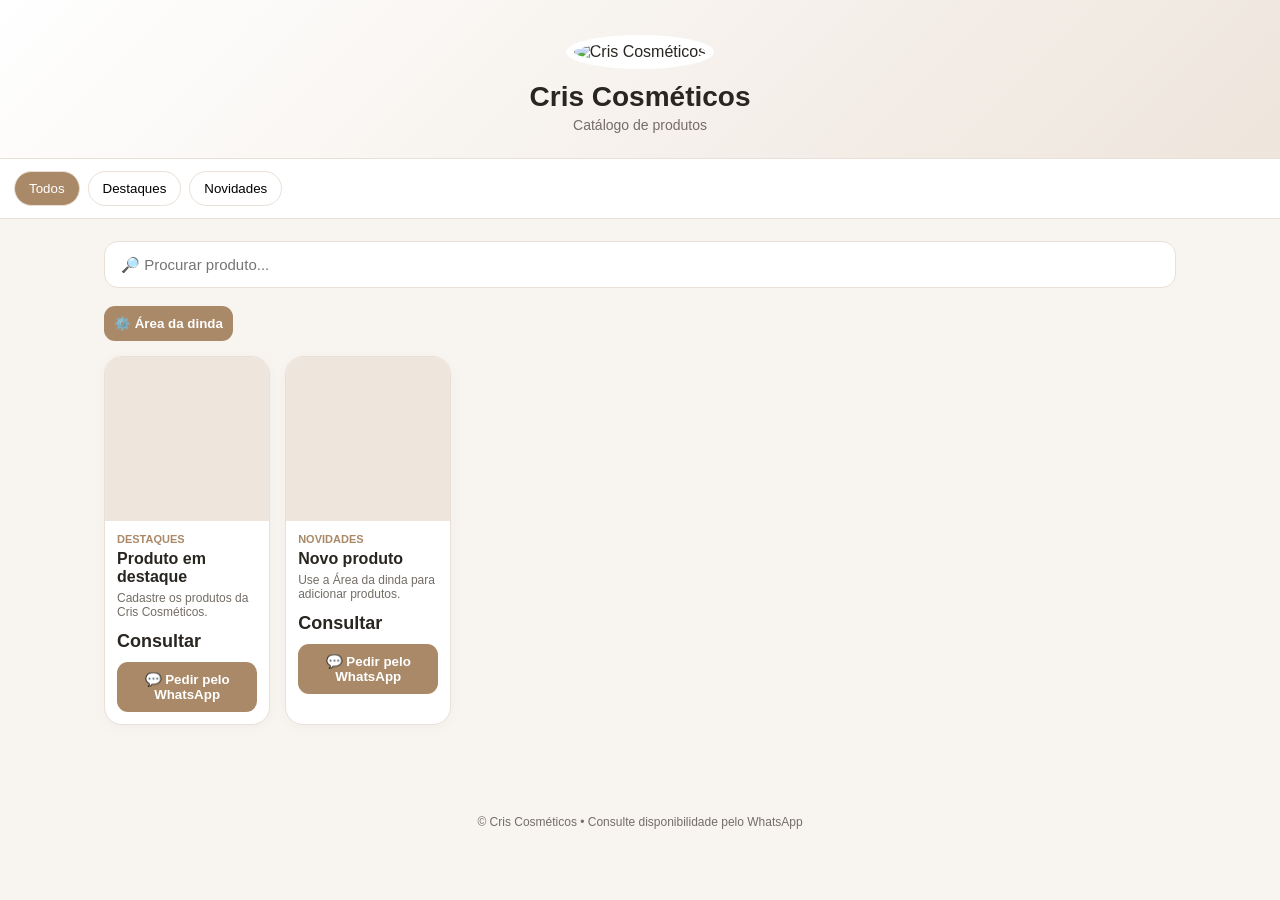
==== index.html @ 505fa030 "Add files via upload" ====
<!DOCTYPE html>
<html lang="pt-BR">
<head>
<meta charset="UTF-8">
<meta name="viewport" content="width=device-width, initial-scale=1.0">
<title>Cris Cosméticos | Catálogo</title>
<style>
:root{--bg:#f8f5f1;--card:#fff;--text:#292521;--muted:#746d66;--accent:#a98968;--line:#e9e0d7}
*{box-sizing:border-box}body{margin:0;background:var(--bg);color:var(--text);font-family:Arial,sans-serif}
header{background:linear-gradient(135deg,#fff,#eee5dc);padding:35px 18px 25px;text-align:center;border-bottom:1px solid var(--line)}
.logo{width:90px;height:90px;object-fit:contain;border-radius:50%;background:#fff;padding:8px;margin-bottom:8px}
h1{margin:4px 0;font-size:28px}.subtitle{color:var(--muted);font-size:14px}
nav{display:flex;gap:8px;overflow:auto;padding:12px 14px;background:#fff;position:sticky;top:0;z-index:5;border-bottom:1px solid var(--line)}
nav button{border:1px solid var(--line);background:#fff;border-radius:20px;padding:9px 14px;white-space:nowrap}
nav button.active{background:var(--accent);color:white}
main{max-width:1100px;margin:auto;padding:22px 14px 70px}
.search{width:100%;padding:14px 16px;border:1px solid var(--line);border-radius:14px;font-size:15px;margin-bottom:18px}
.grid{display:grid;grid-template-columns:repeat(auto-fill,minmax(160px,1fr));gap:15px}
.card{background:var(--card);border:1px solid var(--line);border-radius:18px;overflow:hidden;box-shadow:0 3px 14px #00000008}
.photo{width:100%;aspect-ratio:1;object-fit:cover;background:#eee5dc}
.info{padding:12px}.cat{font-size:11px;color:var(--accent);text-transform:uppercase;font-weight:bold}
.name{font-weight:600;margin:5px 0}.desc{font-size:12px;color:var(--muted);min-height:30px}
.price{font-size:18px;font-weight:bold;margin:10px 0}
.buy,.adminBtn{width:100%;padding:10px;border:0;border-radius:11px;background:var(--accent);color:white;font-weight:bold;cursor:pointer}
.adminBtn{width:auto;margin-bottom:15px}
.admin{display:none;background:#fff;border:1px solid var(--line);border-radius:18px;padding:18px;margin-bottom:20px}
.admin.show{display:block}.form{display:grid;gap:9px}
.form input,.form textarea{padding:11px;border:1px solid var(--line);border-radius:10px;font:inherit}
.row{display:grid;grid-template-columns:1fr 1fr;gap:9px}.actions{display:flex;gap:8px;flex-wrap:wrap}
.secondary{background:#eee5dc!important;color:var(--text)!important}
.productAdmin{display:flex;justify-content:space-between;align-items:center;padding:10px 0;border-bottom:1px solid var(--line)}
.small{font-size:12px;color:var(--muted)}.empty{text-align:center;padding:45px;color:var(--muted)}
footer{text-align:center;padding:20px;color:var(--muted);font-size:12px}
@media(max-width:420px){.grid{grid-template-columns:repeat(2,1fr)}.row{grid-template-columns:1fr}}
</style>
</head>
<body>
<header>
<img class="logo" alt="Cris Cosméticos" src="">
<h1>Cris Cosméticos</h1>
<div class="subtitle">Catálogo de produtos</div>
</header>

<nav id="categories"></nav>

<main>
<input id="search" class="search" placeholder="🔎 Procurar produto..." oninput="render()">

<button class="adminBtn" onclick="toggleAdmin()">⚙️ Área da dinda</button>

<section id="admin" class="admin">
<h2>Gerenciar catálogo</h2>
<p class="small">Adicione produtos pelo formulário abaixo. As alterações ficam salvas neste navegador.</p>
<div class="form">
<input id="pname" placeholder="Nome do produto">
<div class="row">
<input id="pprice" placeholder="Preço (ex.: 49,90)">
<input id="pcat" placeholder="Categoria">
</div>
<textarea id="pdesc" placeholder="Descrição"></textarea>
<input id="pimg" placeholder="URL da foto do produto">
<div class="actions">
<button class="buy" onclick="addProduct()">➕ Adicionar produto</button>
<button class="buy secondary" onclick="resetProducts()">↩️ Restaurar exemplo</button>
</div>
</div>
<div id="adminList"></div>
</section>

<section id="grid" class="grid"></section>
<div id="empty" class="empty" style="display:none">Nenhum produto encontrado.</div>
</main>

<footer>© Cris Cosméticos • Consulte disponibilidade pelo WhatsApp</footer>

<script>
const WHATSAPP="5554991651573";

const DEFAULT_PRODUCTS=[
{id:1,name:"Produto em destaque",price:"Consultar",cat:"Destaques",desc:"Cadastre os produtos da Cris Cosméticos.",img:""},
{id:2,name:"Novo produto",price:"Consultar",cat:"Novidades",desc:"Use a Área da dinda para adicionar produtos.",img:""}
];

let products=JSON.parse(localStorage.getItem("cris_products")||"null")||DEFAULT_PRODUCTS;
let selectedCat="Todos";

function save(){localStorage.setItem("cris_products",JSON.stringify(products));}

function esc(s){
return String(s??"").replace(/[&<>"']/g,m=>({"&":"&amp;","<":"&lt;",">":"&gt;",'"':"&quot;","'":"&#39;"}[m]));
}

function renderCats(){
let cats=["Todos",...new Set(products.map(p=>p.cat).filter(Boolean))];
document.getElementById("categories").innerHTML=cats.map(c=>
`<button class="${c===selectedCat?"active":""}" onclick="selectedCat='${esc(c)}';renderCats();render()">${esc(c)}</button>`
).join("");
}

function render(){
renderCats();
let q=document.getElementById("search").value.toLowerCase();
let list=products.filter(p=>
(selectedCat==="Todos"||p.cat===selectedCat)&&
(p.name+" "+p.desc+" "+p.cat).toLowerCase().includes(q)
);

document.getElementById("empty").style.display=list.length?"none":"block";

document.getElementById("grid").innerHTML=list.map(p=>`
<article class="card">
${p.img?`<img class="photo" src="${esc(p.img)}" alt="${esc(p.name)}">`:`<div class="photo"></div>`}
<div class="info">
<div class="cat">${esc(p.cat||"Produto")}</div>
<div class="name">${esc(p.name)}</div>
<div class="desc">${esc(p.desc||"")}</div>
<div class="price">${esc(p.price||"Consultar")}</div>
<button class="buy" onclick="order('${esc(p.name)}')">💬 Pedir pelo WhatsApp</button>
</div>
</article>`).join("");

renderAdmin();
}

function order(name){
let text=encodeURIComponent("Olá! Tenho interesse no produto: "+name);
window.open("https://wa.me/"+WHATSAPP+"?text="+text,"_blank");
}

function addProduct(){
let name=document.getElementById("pname").value.trim();
if(!name){alert("Digite o nome do produto.");return;}

products.push({
id:Date.now(),
name:name,
price:document.getElementById("pprice").value.trim()||"Consultar",
cat:document.getElementById("pcat").value.trim()||"Produtos",
desc:document.getElementById("pdesc").value.trim(),
img:document.getElementById("pimg").value.trim()
});

save();
["pname","pprice","pcat","pdesc","pimg"].forEach(id=>document.getElementById(id).value="");
render();
}

function removeProduct(id){
if(confirm("Remover este produto?")){
products=products.filter(p=>p.id!==id);
save();
render();
}
}

function renderAdmin(){
document.getElementById("adminList").innerHTML=products.map(p=>`
<div class="productAdmin">
<div><b>${esc(p.name)}</b><div class="small">${esc(p.cat)} • ${esc(p.price)}</div></div>
<button class="secondary" onclick="removeProduct(${p.id})">🗑️</button>
</div>`).join("");
}

function toggleAdmin(){
document.getElementById("admin").classList.toggle("show");
}

function resetProducts(){
if(confirm("Restaurar os produtos de exemplo?")){
products=DEFAULT_PRODUCTS;
save();
render();
}
}

render();
</script>
</body>
</html>
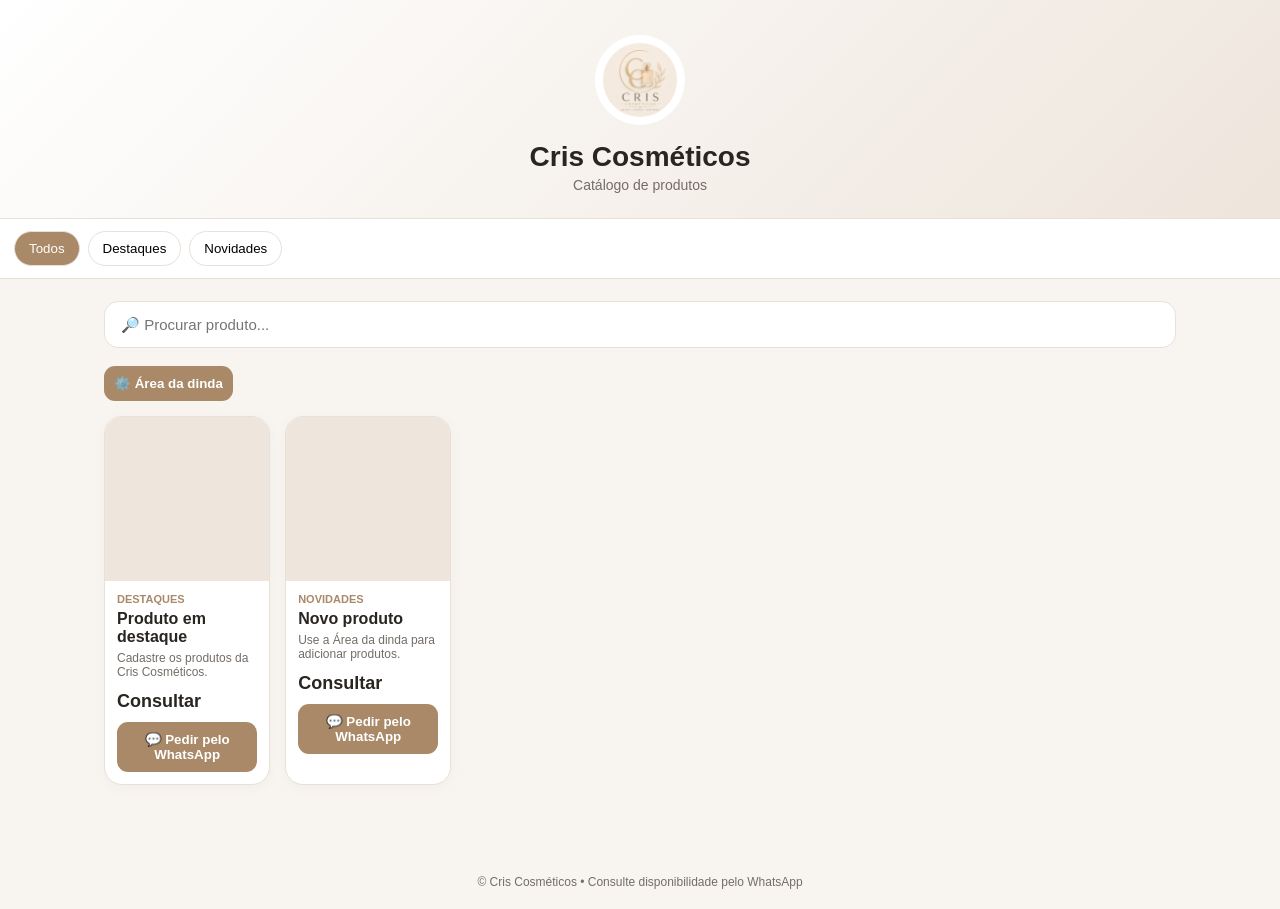
==== commit 15fb1325: "Update logo image source in index.html" ====
--- a/index.html
+++ b/index.html
@@ -36,7 +36,7 @@
 </head>
 <body>
 <header>
-<img class="logo" alt="Cris Cosméticos" src="">
+<img class="logo" alt="Cris Cosméticos" src="logo-cris.jpg">
 <h1>Cris Cosméticos</h1>
 <div class="subtitle">Catálogo de produtos</div>
 </header>
@@ -176,4 +176,4 @@
 render();
 </script>
 </body>
-</html>+</html>
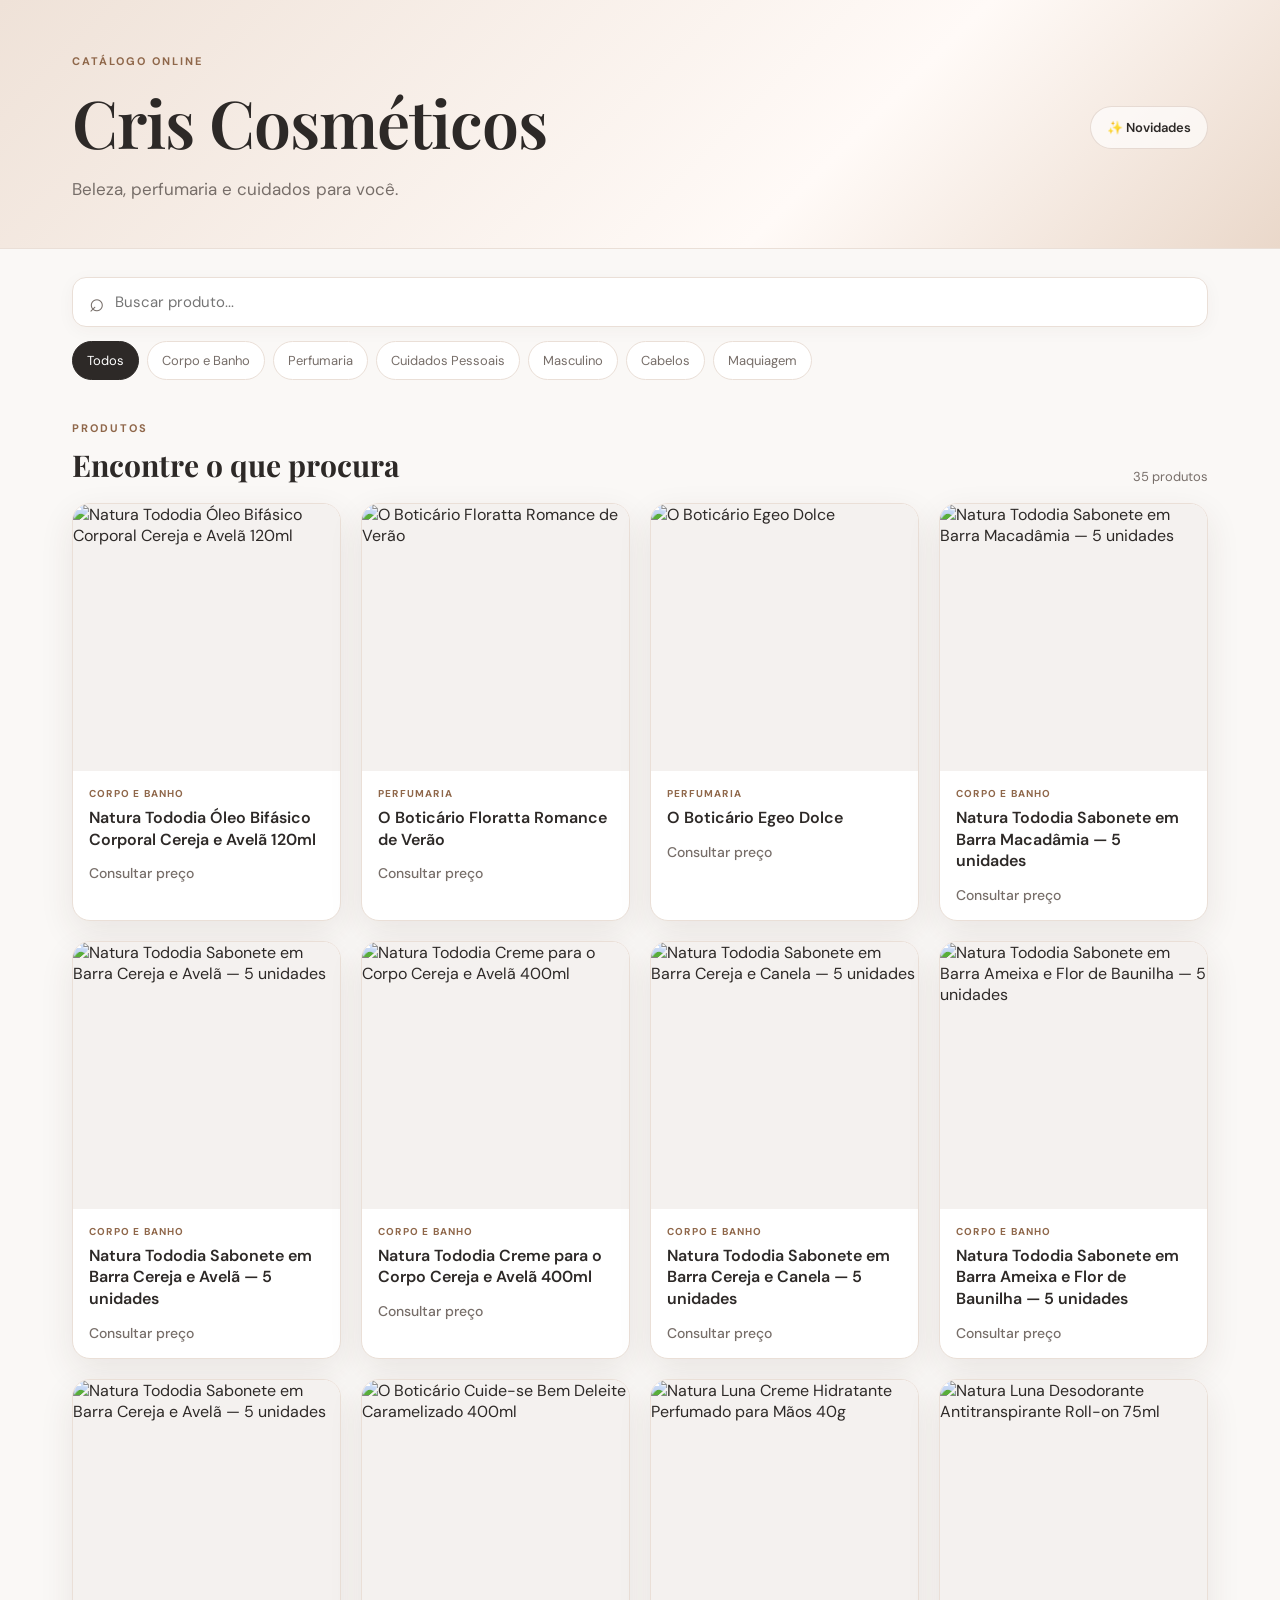
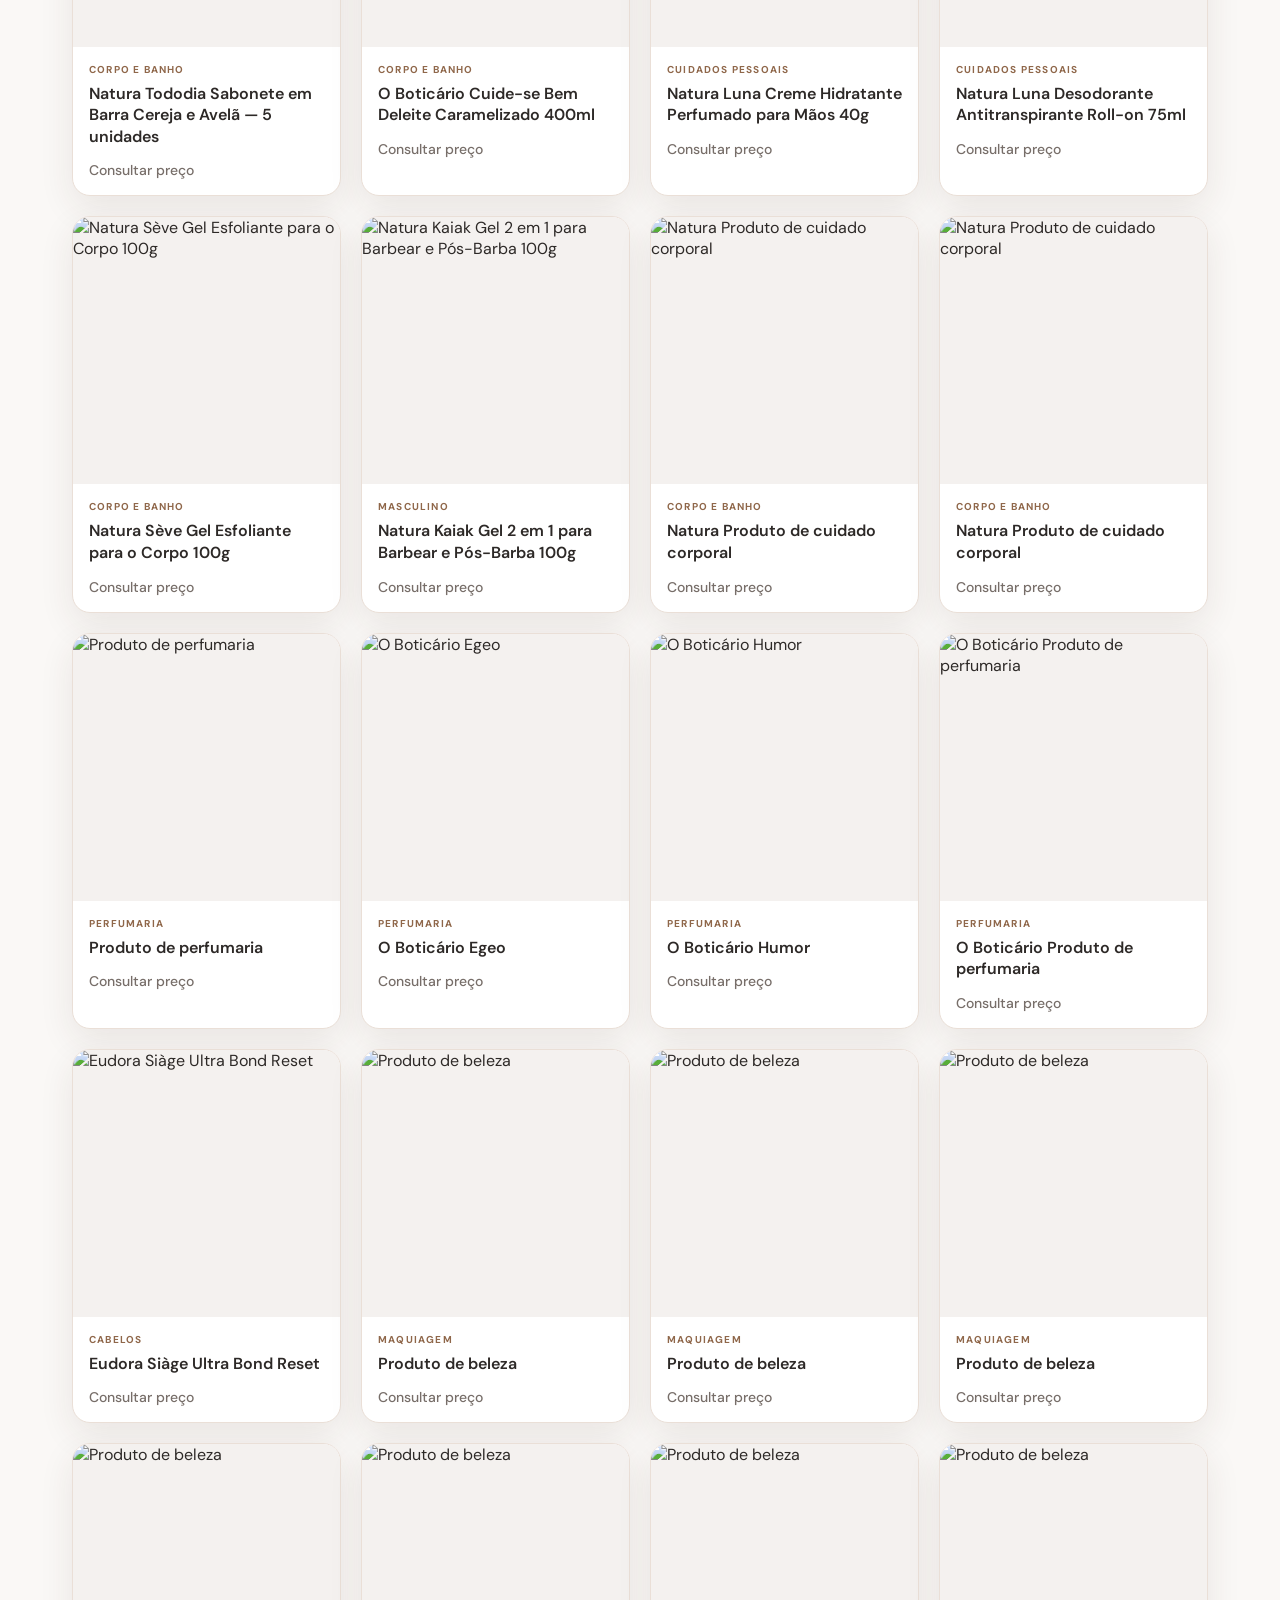
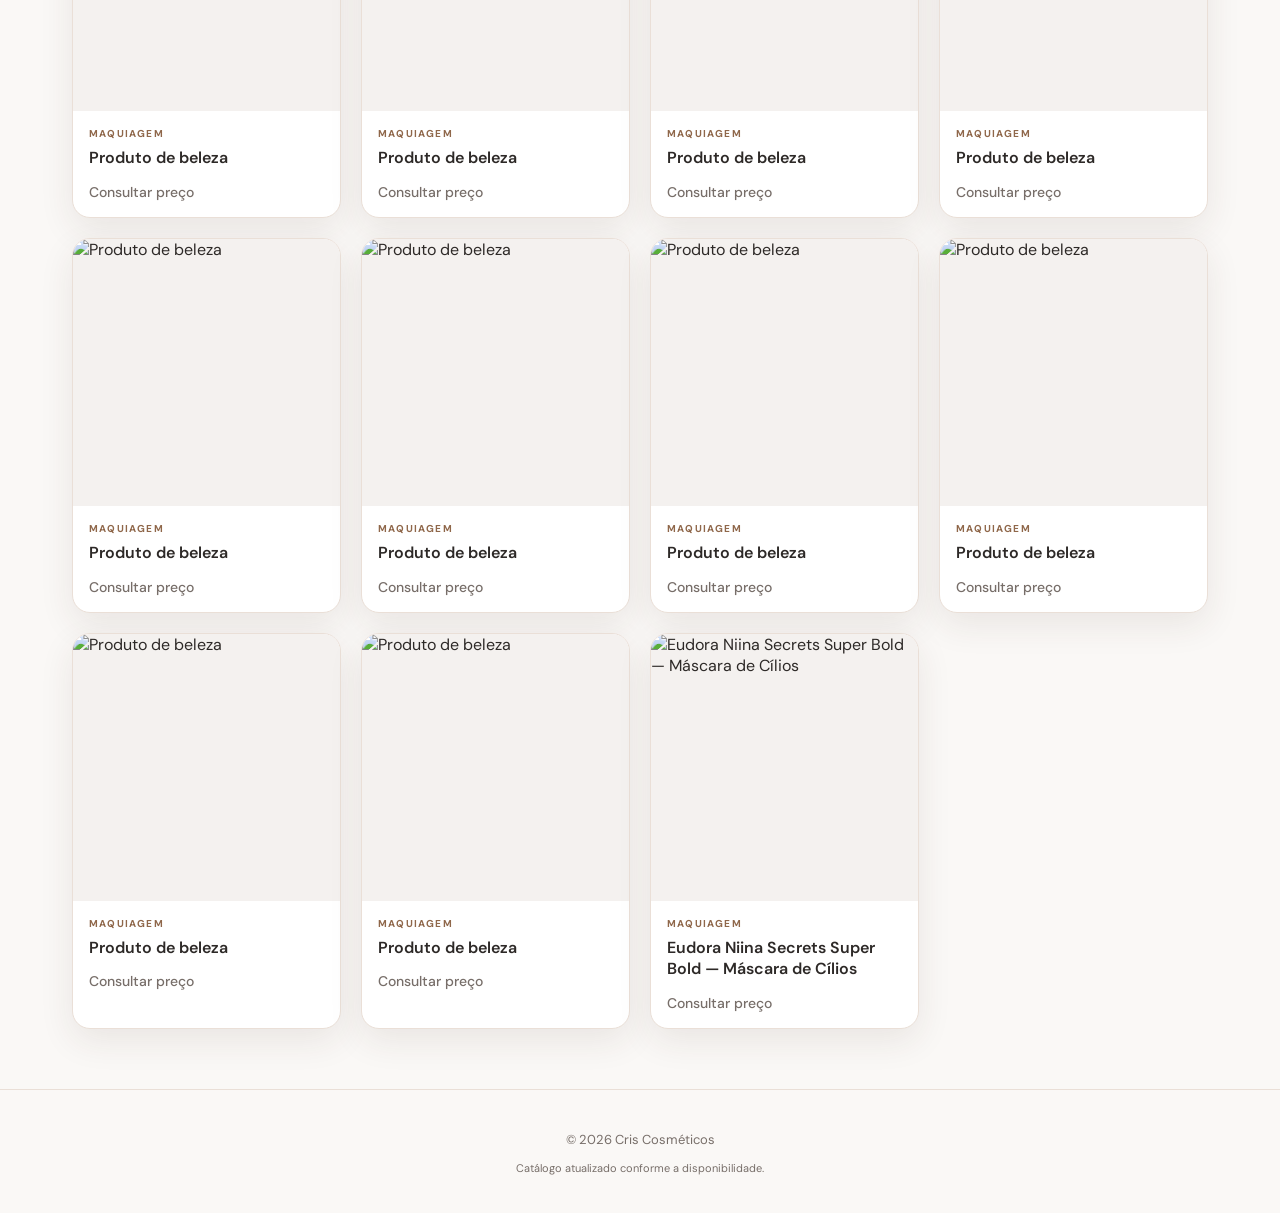
==== commit 987a097c: "Add files via upload" ====
--- a/index.html
+++ b/index.html
@@ -1,179 +1,52 @@
-<!DOCTYPE html>
+<!doctype html>
 <html lang="pt-BR">
 <head>
-<meta charset="UTF-8">
-<meta name="viewport" content="width=device-width, initial-scale=1.0">
-<title>Cris Cosméticos | Catálogo</title>
-<style>
-:root{--bg:#f8f5f1;--card:#fff;--text:#292521;--muted:#746d66;--accent:#a98968;--line:#e9e0d7}
-*{box-sizing:border-box}body{margin:0;background:var(--bg);color:var(--text);font-family:Arial,sans-serif}
-header{background:linear-gradient(135deg,#fff,#eee5dc);padding:35px 18px 25px;text-align:center;border-bottom:1px solid var(--line)}
-.logo{width:90px;height:90px;object-fit:contain;border-radius:50%;background:#fff;padding:8px;margin-bottom:8px}
-h1{margin:4px 0;font-size:28px}.subtitle{color:var(--muted);font-size:14px}
-nav{display:flex;gap:8px;overflow:auto;padding:12px 14px;background:#fff;position:sticky;top:0;z-index:5;border-bottom:1px solid var(--line)}
-nav button{border:1px solid var(--line);background:#fff;border-radius:20px;padding:9px 14px;white-space:nowrap}
-nav button.active{background:var(--accent);color:white}
-main{max-width:1100px;margin:auto;padding:22px 14px 70px}
-.search{width:100%;padding:14px 16px;border:1px solid var(--line);border-radius:14px;font-size:15px;margin-bottom:18px}
-.grid{display:grid;grid-template-columns:repeat(auto-fill,minmax(160px,1fr));gap:15px}
-.card{background:var(--card);border:1px solid var(--line);border-radius:18px;overflow:hidden;box-shadow:0 3px 14px #00000008}
-.photo{width:100%;aspect-ratio:1;object-fit:cover;background:#eee5dc}
-.info{padding:12px}.cat{font-size:11px;color:var(--accent);text-transform:uppercase;font-weight:bold}
-.name{font-weight:600;margin:5px 0}.desc{font-size:12px;color:var(--muted);min-height:30px}
-.price{font-size:18px;font-weight:bold;margin:10px 0}
-.buy,.adminBtn{width:100%;padding:10px;border:0;border-radius:11px;background:var(--accent);color:white;font-weight:bold;cursor:pointer}
-.adminBtn{width:auto;margin-bottom:15px}
-.admin{display:none;background:#fff;border:1px solid var(--line);border-radius:18px;padding:18px;margin-bottom:20px}
-.admin.show{display:block}.form{display:grid;gap:9px}
-.form input,.form textarea{padding:11px;border:1px solid var(--line);border-radius:10px;font:inherit}
-.row{display:grid;grid-template-columns:1fr 1fr;gap:9px}.actions{display:flex;gap:8px;flex-wrap:wrap}
-.secondary{background:#eee5dc!important;color:var(--text)!important}
-.productAdmin{display:flex;justify-content:space-between;align-items:center;padding:10px 0;border-bottom:1px solid var(--line)}
-.small{font-size:12px;color:var(--muted)}.empty{text-align:center;padding:45px;color:var(--muted)}
-footer{text-align:center;padding:20px;color:var(--muted);font-size:12px}
-@media(max-width:420px){.grid{grid-template-columns:repeat(2,1fr)}.row{grid-template-columns:1fr}}
-</style>
+  <meta charset="utf-8">
+  <meta name="viewport" content="width=device-width, initial-scale=1">
+  <meta name="theme-color" content="#b58b6a">
+  <meta name="description" content="Catálogo online de produtos de beleza e perfumaria.">
+  <title>Cris Cosméticos | Catálogo</title>
+  <link rel="preconnect" href="https://fonts.googleapis.com">
+  <link rel="preconnect" href="https://fonts.gstatic.com" crossorigin>
+  <link href="https://fonts.googleapis.com/css2?family=DM+Sans:wght@400;500;600;700&family=Playfair+Display:wght@500;600&display=swap" rel="stylesheet">
+  <link rel="stylesheet" href="style.css">
 </head>
 <body>
-<header>
-<img class="logo" alt="Cris Cosméticos" src="logo-cris.jpg">
-<h1>Cris Cosméticos</h1>
-<div class="subtitle">Catálogo de produtos</div>
-</header>
+  <header class="hero">
+    <div class="hero-inner">
+      <div>
+        <p class="eyebrow">CATÁLOGO ONLINE</p>
+        <h1>Cris Cosméticos</h1>
+        <p class="subtitle">Beleza, perfumaria e cuidados para você.</p>
+      </div>
+      <div class="hero-badge">✨ Novidades</div>
+    </div>
+  </header>
 
-<nav id="categories"></nav>
+  <main class="container">
+    <section class="toolbar" aria-label="Busca e filtros">
+      <label class="search"><span>⌕</span><input id="search" type="search" placeholder="Buscar produto..." autocomplete="off"></label>
+      <div id="categories" class="categories"></div>
+    </section>
 
-<main>
-<input id="search" class="search" placeholder="🔎 Procurar produto..." oninput="render()">
+    <section class="section-head">
+      <div>
+        <p class="eyebrow">PRODUTOS</p>
+        <h2>Encontre o que procura</h2>
+      </div>
+      <span id="count" class="count"></span>
+    </section>
 
-<button class="adminBtn" onclick="toggleAdmin()">⚙️ Área da dinda</button>
+    <section id="grid" class="grid" aria-live="polite"></section>
+    <p id="empty" class="empty" hidden>Nenhum produto encontrado. Tente outro nome ou categoria.</p>
+  </main>
 
-<section id="admin" class="admin">
-<h2>Gerenciar catálogo</h2>
-<p class="small">Adicione produtos pelo formulário abaixo. As alterações ficam salvas neste navegador.</p>
-<div class="form">
-<input id="pname" placeholder="Nome do produto">
-<div class="row">
-<input id="pprice" placeholder="Preço (ex.: 49,90)">
-<input id="pcat" placeholder="Categoria">
-</div>
-<textarea id="pdesc" placeholder="Descrição"></textarea>
-<input id="pimg" placeholder="URL da foto do produto">
-<div class="actions">
-<button class="buy" onclick="addProduct()">➕ Adicionar produto</button>
-<button class="buy secondary" onclick="resetProducts()">↩️ Restaurar exemplo</button>
-</div>
-</div>
-<div id="adminList"></div>
-</section>
+  <footer>
+    <p>© <span id="year"></span> Cris Cosméticos</p>
+    <p class="small">Catálogo atualizado conforme a disponibilidade.</p>
+  </footer>
 
-<section id="grid" class="grid"></section>
-<div id="empty" class="empty" style="display:none">Nenhum produto encontrado.</div>
-</main>
-
-<footer>© Cris Cosméticos • Consulte disponibilidade pelo WhatsApp</footer>
-
-<script>
-const WHATSAPP="5554991651573";
-
-const DEFAULT_PRODUCTS=[
-{id:1,name:"Produto em destaque",price:"Consultar",cat:"Destaques",desc:"Cadastre os produtos da Cris Cosméticos.",img:""},
-{id:2,name:"Novo produto",price:"Consultar",cat:"Novidades",desc:"Use a Área da dinda para adicionar produtos.",img:""}
-];
-
-let products=JSON.parse(localStorage.getItem("cris_products")||"null")||DEFAULT_PRODUCTS;
-let selectedCat="Todos";
-
-function save(){localStorage.setItem("cris_products",JSON.stringify(products));}
-
-function esc(s){
-return String(s??"").replace(/[&<>"']/g,m=>({"&":"&amp;","<":"&lt;",">":"&gt;",'"':"&quot;","'":"&#39;"}[m]));
-}
-
-function renderCats(){
-let cats=["Todos",...new Set(products.map(p=>p.cat).filter(Boolean))];
-document.getElementById("categories").innerHTML=cats.map(c=>
-`<button class="${c===selectedCat?"active":""}" onclick="selectedCat='${esc(c)}';renderCats();render()">${esc(c)}</button>`
-).join("");
-}
-
-function render(){
-renderCats();
-let q=document.getElementById("search").value.toLowerCase();
-let list=products.filter(p=>
-(selectedCat==="Todos"||p.cat===selectedCat)&&
-(p.name+" "+p.desc+" "+p.cat).toLowerCase().includes(q)
-);
-
-document.getElementById("empty").style.display=list.length?"none":"block";
-
-document.getElementById("grid").innerHTML=list.map(p=>`
-<article class="card">
-${p.img?`<img class="photo" src="${esc(p.img)}" alt="${esc(p.name)}">`:`<div class="photo"></div>`}
-<div class="info">
-<div class="cat">${esc(p.cat||"Produto")}</div>
-<div class="name">${esc(p.name)}</div>
-<div class="desc">${esc(p.desc||"")}</div>
-<div class="price">${esc(p.price||"Consultar")}</div>
-<button class="buy" onclick="order('${esc(p.name)}')">💬 Pedir pelo WhatsApp</button>
-</div>
-</article>`).join("");
-
-renderAdmin();
-}
-
-function order(name){
-let text=encodeURIComponent("Olá! Tenho interesse no produto: "+name);
-window.open("https://wa.me/"+WHATSAPP+"?text="+text,"_blank");
-}
-
-function addProduct(){
-let name=document.getElementById("pname").value.trim();
-if(!name){alert("Digite o nome do produto.");return;}
-
-products.push({
-id:Date.now(),
-name:name,
-price:document.getElementById("pprice").value.trim()||"Consultar",
-cat:document.getElementById("pcat").value.trim()||"Produtos",
-desc:document.getElementById("pdesc").value.trim(),
-img:document.getElementById("pimg").value.trim()
-});
-
-save();
-["pname","pprice","pcat","pdesc","pimg"].forEach(id=>document.getElementById(id).value="");
-render();
-}
-
-function removeProduct(id){
-if(confirm("Remover este produto?")){
-products=products.filter(p=>p.id!==id);
-save();
-render();
-}
-}
-
-function renderAdmin(){
-document.getElementById("adminList").innerHTML=products.map(p=>`
-<div class="productAdmin">
-<div><b>${esc(p.name)}</b><div class="small">${esc(p.cat)} • ${esc(p.price)}</div></div>
-<button class="secondary" onclick="removeProduct(${p.id})">🗑️</button>
-</div>`).join("");
-}
-
-function toggleAdmin(){
-document.getElementById("admin").classList.toggle("show");
-}
-
-function resetProducts(){
-if(confirm("Restaurar os produtos de exemplo?")){
-products=DEFAULT_PRODUCTS;
-save();
-render();
-}
-}
-
-render();
-</script>
+  <script src="produtos.js"></script>
+  <script src="script.js"></script>
 </body>
 </html>
--- a/style.css
+++ b/style.css
@@ -0,0 +1,2 @@
+:root{--bg:#faf8f6;--card:#fff;--ink:#2d2927;--muted:#776e69;--accent:#b58b6a;--accent-dark:#8f674a;--line:#eadfd7;--shadow:0 12px 35px rgba(68,47,34,.09)}
+*{box-sizing:border-box}body{margin:0;background:var(--bg);color:var(--ink);font-family:'DM Sans',sans-serif}.hero{background:linear-gradient(135deg,#efe2d8,#fffaf7 65%,#ead8ca);border-bottom:1px solid var(--line)}.hero-inner{max-width:1180px;margin:auto;padding:54px 22px 48px;display:flex;align-items:center;justify-content:space-between;gap:20px}h1,h2{font-family:'Playfair Display',serif;margin:0}.hero h1{font-size:clamp(38px,6vw,66px);font-weight:600;letter-spacing:-1px}.subtitle{color:var(--muted);font-size:17px;margin:12px 0 0}.eyebrow{font-size:11px;font-weight:700;letter-spacing:2px;color:var(--accent-dark);margin:0 0 10px}.hero-badge{padding:12px 16px;border:1px solid rgba(143,103,74,.2);border-radius:999px;background:rgba(255,255,255,.65);font-size:13px;font-weight:600}.container{max-width:1180px;margin:auto;padding:28px 22px 60px}.toolbar{display:grid;grid-template-columns:minmax(240px,1fr);gap:14px;margin-bottom:38px}.search{height:50px;background:white;border:1px solid var(--line);border-radius:14px;display:flex;align-items:center;padding:0 16px;box-shadow:0 4px 18px rgba(68,47,34,.04)}.search span{font-size:26px;color:var(--muted);margin-right:8px;line-height:1}.search input{border:0;outline:0;width:100%;font:inherit;background:transparent;color:var(--ink);font-size:15px}.categories{display:flex;gap:8px;overflow:auto;padding-bottom:3px}.chip{white-space:nowrap;border:1px solid var(--line);background:#fff;padding:10px 14px;border-radius:999px;font:inherit;font-size:13px;cursor:pointer;color:var(--muted)}.chip.active,.chip:hover{background:var(--ink);border-color:var(--ink);color:#fff}.section-head{display:flex;justify-content:space-between;align-items:end;margin-bottom:18px}.section-head h2{font-size:30px}.count{color:var(--muted);font-size:13px}.grid{display:grid;grid-template-columns:repeat(4,minmax(0,1fr));gap:20px}.card{background:var(--card);border:1px solid var(--line);border-radius:18px;overflow:hidden;box-shadow:var(--shadow);transition:transform .2s ease,box-shadow .2s ease}.card:hover{transform:translateY(-3px);box-shadow:0 18px 42px rgba(68,47,34,.13)}.photo{aspect-ratio:1/1;background:#f4f1ef;display:flex;align-items:center;justify-content:center;overflow:hidden}.photo img{width:100%;height:100%;object-fit:contain}.info{padding:16px}.category{font-size:10px;text-transform:uppercase;letter-spacing:1.2px;color:var(--accent-dark);font-weight:700}.name{font-size:16px;font-weight:600;line-height:1.35;margin:7px 0 14px}.price{font-size:18px;font-weight:700;color:var(--ink)}.price.consult{font-size:14px;color:var(--muted);font-weight:500}.empty{text-align:center;padding:70px 20px;color:var(--muted)}footer{text-align:center;padding:28px 20px 38px;border-top:1px solid var(--line);color:var(--muted);font-size:13px}.small{margin:6px 0 0;font-size:11px}@media(max-width:900px){.grid{grid-template-columns:repeat(3,minmax(0,1fr))}}@media(max-width:650px){.hero-inner{padding:38px 18px;align-items:flex-start}.hero-badge{display:none}.container{padding:22px 14px 46px}.grid{grid-template-columns:repeat(2,minmax(0,1fr));gap:12px}.card{border-radius:14px}.info{padding:12px}.name{font-size:14px;margin:6px 0 10px}.price{font-size:16px}.section-head h2{font-size:25px}}
